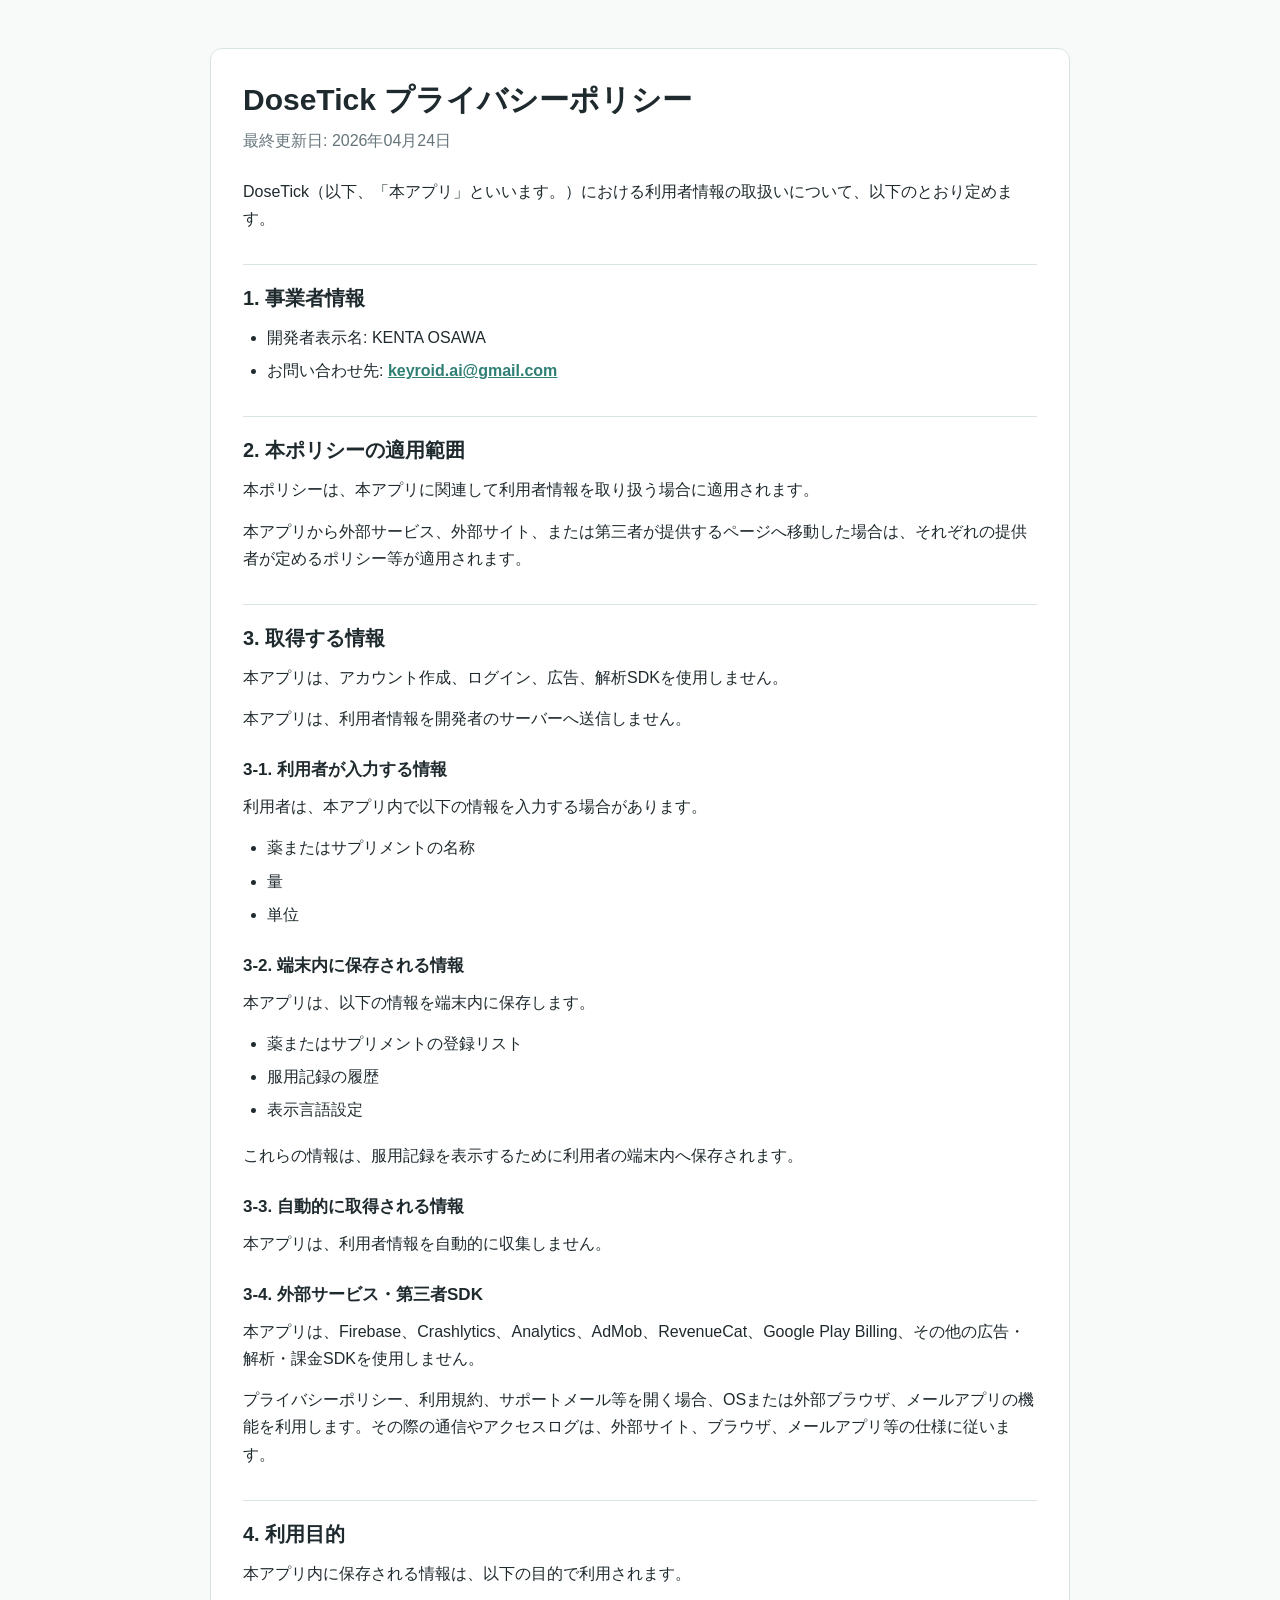
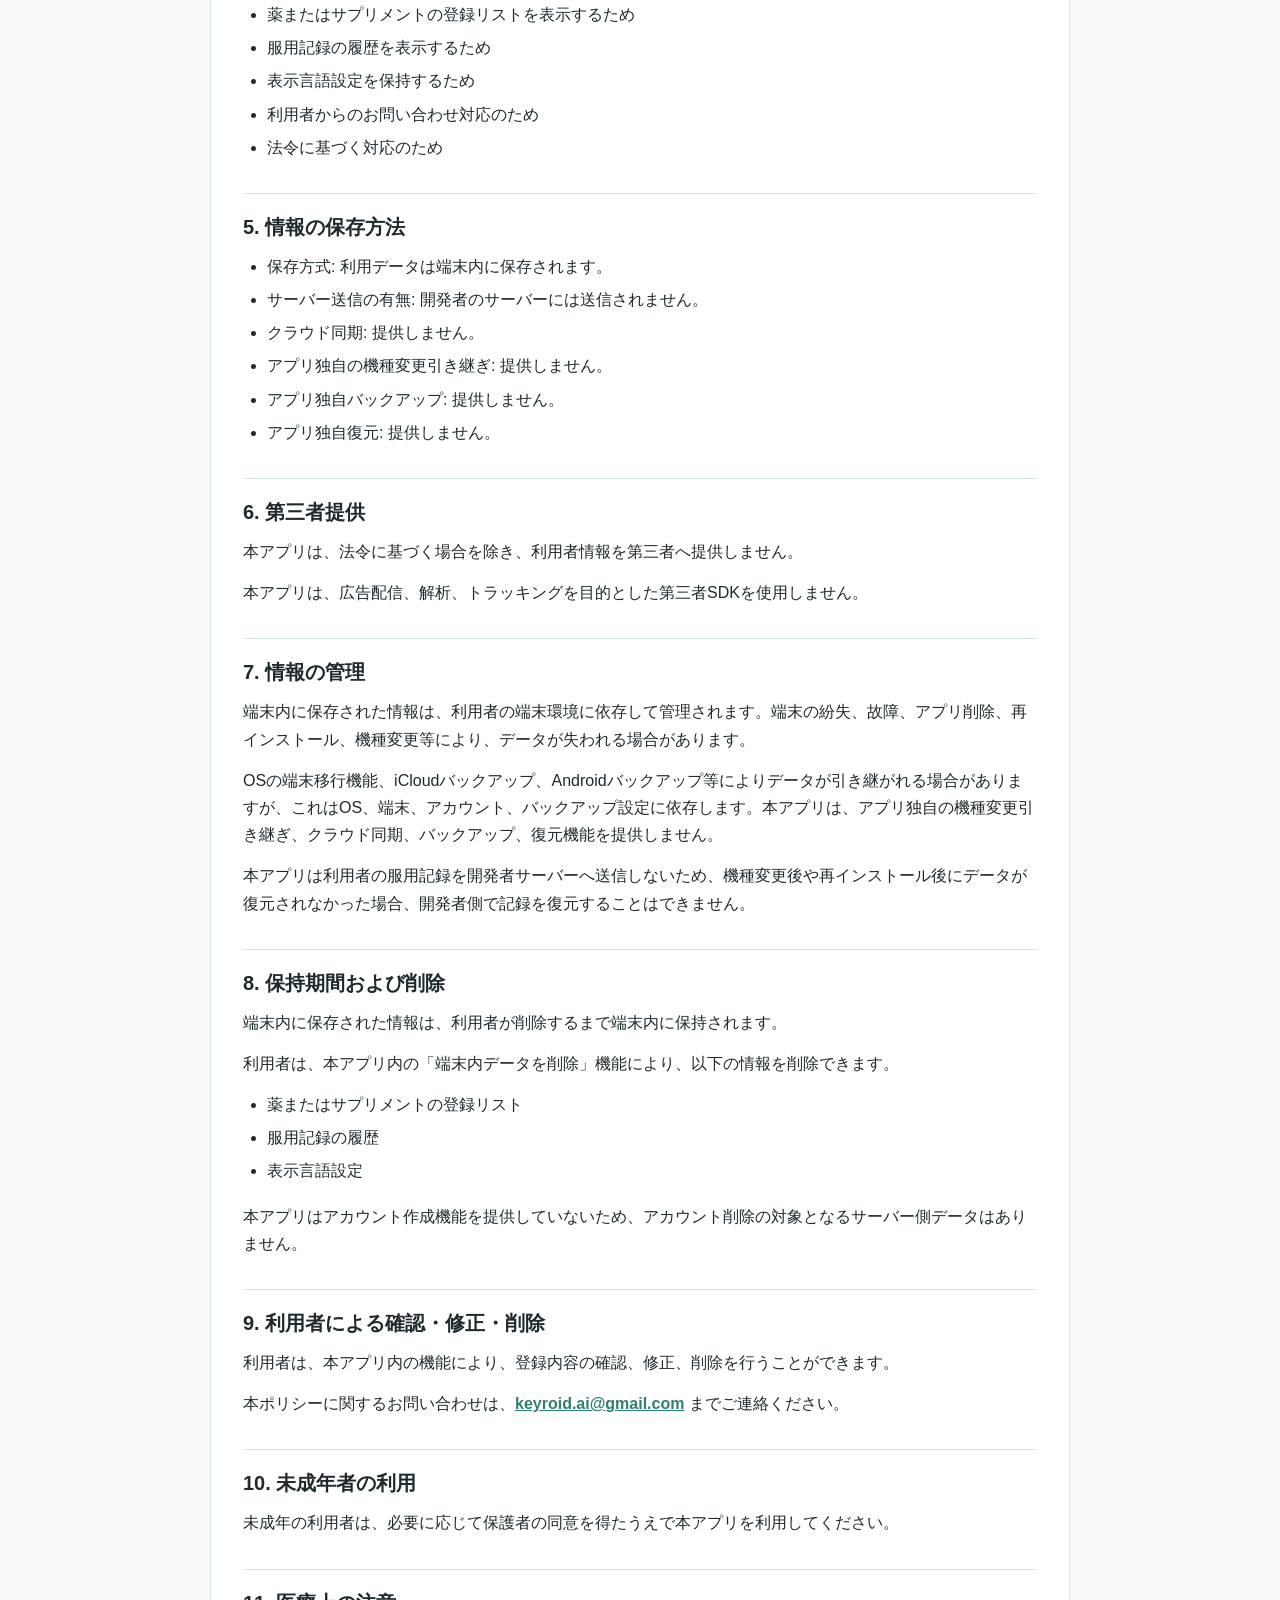
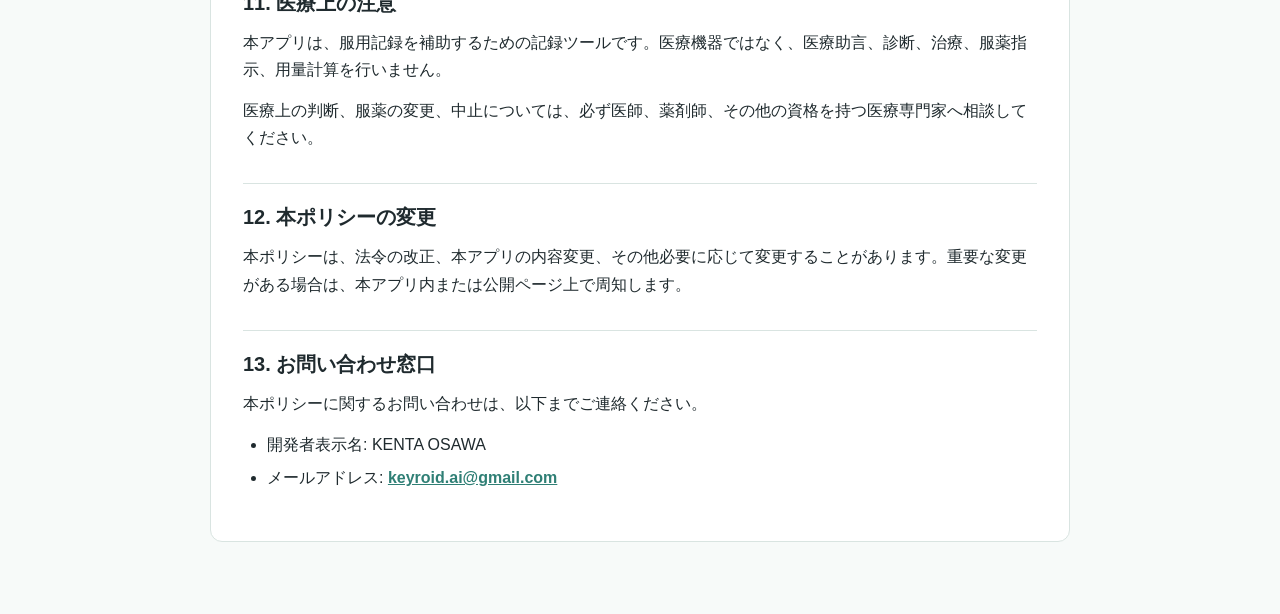
==== privacy.html @ 38fa810a "Add privacy.html" ====
<!doctype html>
<html lang="ja">
<head>
  <meta charset="utf-8">
  <meta name="viewport" content="width=device-width, initial-scale=1">
  <title>DoseTick プライバシーポリシー</title>
  <style>
    :root {
      color-scheme: light;
      --bg: #f7faf9;
      --paper: #ffffff;
      --text: #1f2a2e;
      --muted: #66757b;
      --line: #d9e4e1;
      --accent: #2f7f75;
    }
    body {
      margin: 0;
      background: var(--bg);
      color: var(--text);
      font-family: -apple-system, BlinkMacSystemFont, "Segoe UI", sans-serif;
      line-height: 1.7;
    }
    main {
      max-width: 860px;
      margin: 0 auto;
      padding: 48px 20px 72px;
    }
    article {
      background: var(--paper);
      border: 1px solid var(--line);
      border-radius: 12px;
      padding: 32px;
    }
    h1 {
      margin: 0 0 8px;
      font-size: 30px;
      line-height: 1.25;
    }
    h2 {
      margin: 32px 0 12px;
      padding-top: 20px;
      border-top: 1px solid var(--line);
      font-size: 20px;
      line-height: 1.35;
    }
    h3 {
      margin: 24px 0 8px;
      font-size: 17px;
    }
    p {
      margin: 0 0 14px;
    }
    ul {
      margin: 0 0 18px;
      padding-left: 24px;
    }
    li {
      margin: 6px 0;
    }
    a {
      color: var(--accent);
      font-weight: 700;
    }
    .updated {
      color: var(--muted);
      margin-bottom: 24px;
    }
  </style>
</head>
<body>
  <main>
    <article>
      <h1>DoseTick プライバシーポリシー</h1>
      <p class="updated">最終更新日: 2026年04月24日</p>

      <p>DoseTick（以下、「本アプリ」といいます。）における利用者情報の取扱いについて、以下のとおり定めます。</p>

      <h2>1. 事業者情報</h2>
      <ul>
        <li>開発者表示名: KENTA OSAWA</li>
        <li>お問い合わせ先: <a href="mailto:keyroid.ai@gmail.com">keyroid.ai@gmail.com</a></li>
      </ul>

      <h2>2. 本ポリシーの適用範囲</h2>
      <p>本ポリシーは、本アプリに関連して利用者情報を取り扱う場合に適用されます。</p>
      <p>本アプリから外部サービス、外部サイト、または第三者が提供するページへ移動した場合は、それぞれの提供者が定めるポリシー等が適用されます。</p>

      <h2>3. 取得する情報</h2>
      <p>本アプリは、アカウント作成、ログイン、広告、解析SDKを使用しません。</p>
      <p>本アプリは、利用者情報を開発者のサーバーへ送信しません。</p>

      <h3>3-1. 利用者が入力する情報</h3>
      <p>利用者は、本アプリ内で以下の情報を入力する場合があります。</p>
      <ul>
        <li>薬またはサプリメントの名称</li>
        <li>量</li>
        <li>単位</li>
      </ul>

      <h3>3-2. 端末内に保存される情報</h3>
      <p>本アプリは、以下の情報を端末内に保存します。</p>
      <ul>
        <li>薬またはサプリメントの登録リスト</li>
        <li>服用記録の履歴</li>
        <li>表示言語設定</li>
      </ul>
      <p>これらの情報は、服用記録を表示するために利用者の端末内へ保存されます。</p>

      <h3>3-3. 自動的に取得される情報</h3>
      <p>本アプリは、利用者情報を自動的に収集しません。</p>

      <h3>3-4. 外部サービス・第三者SDK</h3>
      <p>本アプリは、Firebase、Crashlytics、Analytics、AdMob、RevenueCat、Google Play Billing、その他の広告・解析・課金SDKを使用しません。</p>
      <p>プライバシーポリシー、利用規約、サポートメール等を開く場合、OSまたは外部ブラウザ、メールアプリの機能を利用します。その際の通信やアクセスログは、外部サイト、ブラウザ、メールアプリ等の仕様に従います。</p>

      <h2>4. 利用目的</h2>
      <p>本アプリ内に保存される情報は、以下の目的で利用されます。</p>
      <ul>
        <li>薬またはサプリメントの登録リストを表示するため</li>
        <li>服用記録の履歴を表示するため</li>
        <li>表示言語設定を保持するため</li>
        <li>利用者からのお問い合わせ対応のため</li>
        <li>法令に基づく対応のため</li>
      </ul>

      <h2>5. 情報の保存方法</h2>
      <ul>
        <li>保存方式: 利用データは端末内に保存されます。</li>
        <li>サーバー送信の有無: 開発者のサーバーには送信されません。</li>
        <li>クラウド同期: 提供しません。</li>
        <li>アプリ独自の機種変更引き継ぎ: 提供しません。</li>
        <li>アプリ独自バックアップ: 提供しません。</li>
        <li>アプリ独自復元: 提供しません。</li>
      </ul>

      <h2>6. 第三者提供</h2>
      <p>本アプリは、法令に基づく場合を除き、利用者情報を第三者へ提供しません。</p>
      <p>本アプリは、広告配信、解析、トラッキングを目的とした第三者SDKを使用しません。</p>

      <h2>7. 情報の管理</h2>
      <p>端末内に保存された情報は、利用者の端末環境に依存して管理されます。端末の紛失、故障、アプリ削除、再インストール、機種変更等により、データが失われる場合があります。</p>
      <p>OSの端末移行機能、iCloudバックアップ、Androidバックアップ等によりデータが引き継がれる場合がありますが、これはOS、端末、アカウント、バックアップ設定に依存します。本アプリは、アプリ独自の機種変更引き継ぎ、クラウド同期、バックアップ、復元機能を提供しません。</p>
      <p>本アプリは利用者の服用記録を開発者サーバーへ送信しないため、機種変更後や再インストール後にデータが復元されなかった場合、開発者側で記録を復元することはできません。</p>

      <h2>8. 保持期間および削除</h2>
      <p>端末内に保存された情報は、利用者が削除するまで端末内に保持されます。</p>
      <p>利用者は、本アプリ内の「端末内データを削除」機能により、以下の情報を削除できます。</p>
      <ul>
        <li>薬またはサプリメントの登録リスト</li>
        <li>服用記録の履歴</li>
        <li>表示言語設定</li>
      </ul>
      <p>本アプリはアカウント作成機能を提供していないため、アカウント削除の対象となるサーバー側データはありません。</p>

      <h2>9. 利用者による確認・修正・削除</h2>
      <p>利用者は、本アプリ内の機能により、登録内容の確認、修正、削除を行うことができます。</p>
      <p>本ポリシーに関するお問い合わせは、<a href="mailto:keyroid.ai@gmail.com">keyroid.ai@gmail.com</a> までご連絡ください。</p>

      <h2>10. 未成年者の利用</h2>
      <p>未成年の利用者は、必要に応じて保護者の同意を得たうえで本アプリを利用してください。</p>

      <h2>11. 医療上の注意</h2>
      <p>本アプリは、服用記録を補助するための記録ツールです。医療機器ではなく、医療助言、診断、治療、服薬指示、用量計算を行いません。</p>
      <p>医療上の判断、服薬の変更、中止については、必ず医師、薬剤師、その他の資格を持つ医療専門家へ相談してください。</p>

      <h2>12. 本ポリシーの変更</h2>
      <p>本ポリシーは、法令の改正、本アプリの内容変更、その他必要に応じて変更することがあります。重要な変更がある場合は、本アプリ内または公開ページ上で周知します。</p>

      <h2>13. お問い合わせ窓口</h2>
      <p>本ポリシーに関するお問い合わせは、以下までご連絡ください。</p>
      <ul>
        <li>開発者表示名: KENTA OSAWA</li>
        <li>メールアドレス: <a href="mailto:keyroid.ai@gmail.com">keyroid.ai@gmail.com</a></li>
      </ul>
    </article>
  </main>
</body>
</html>
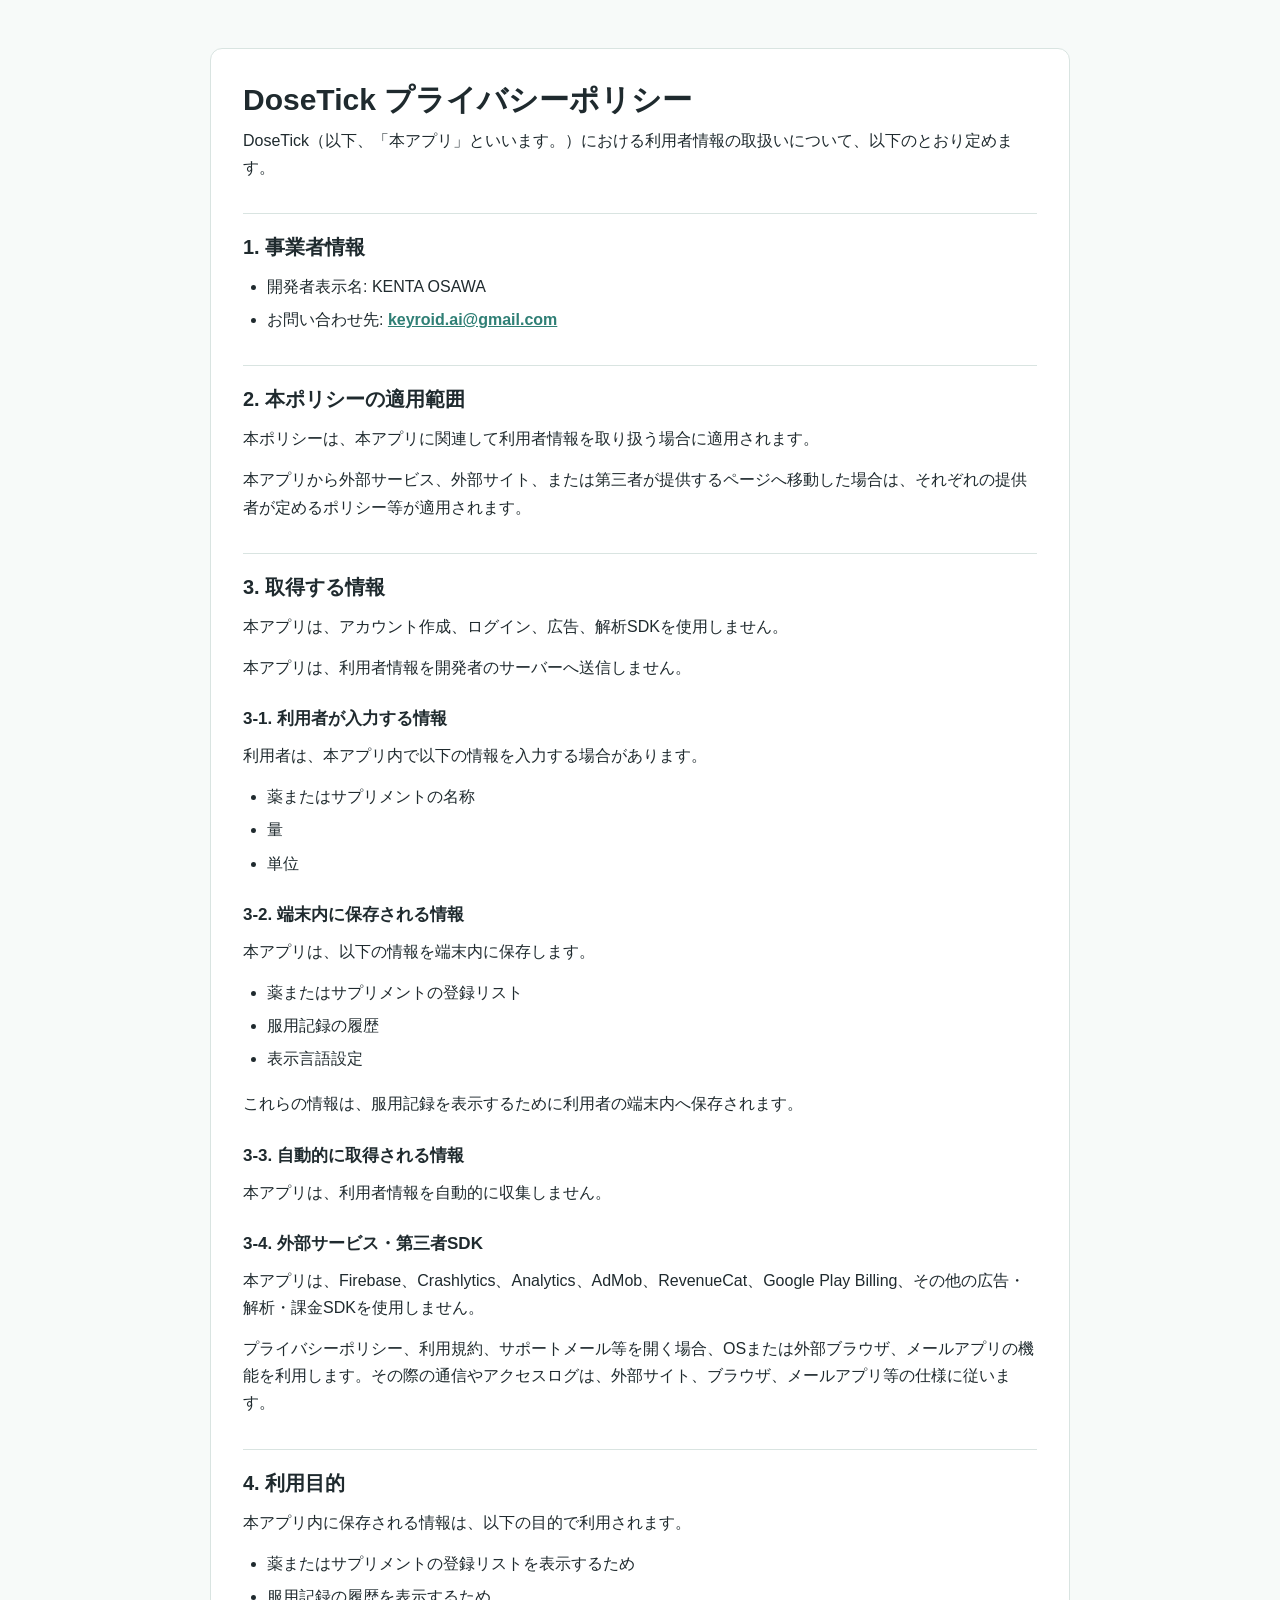
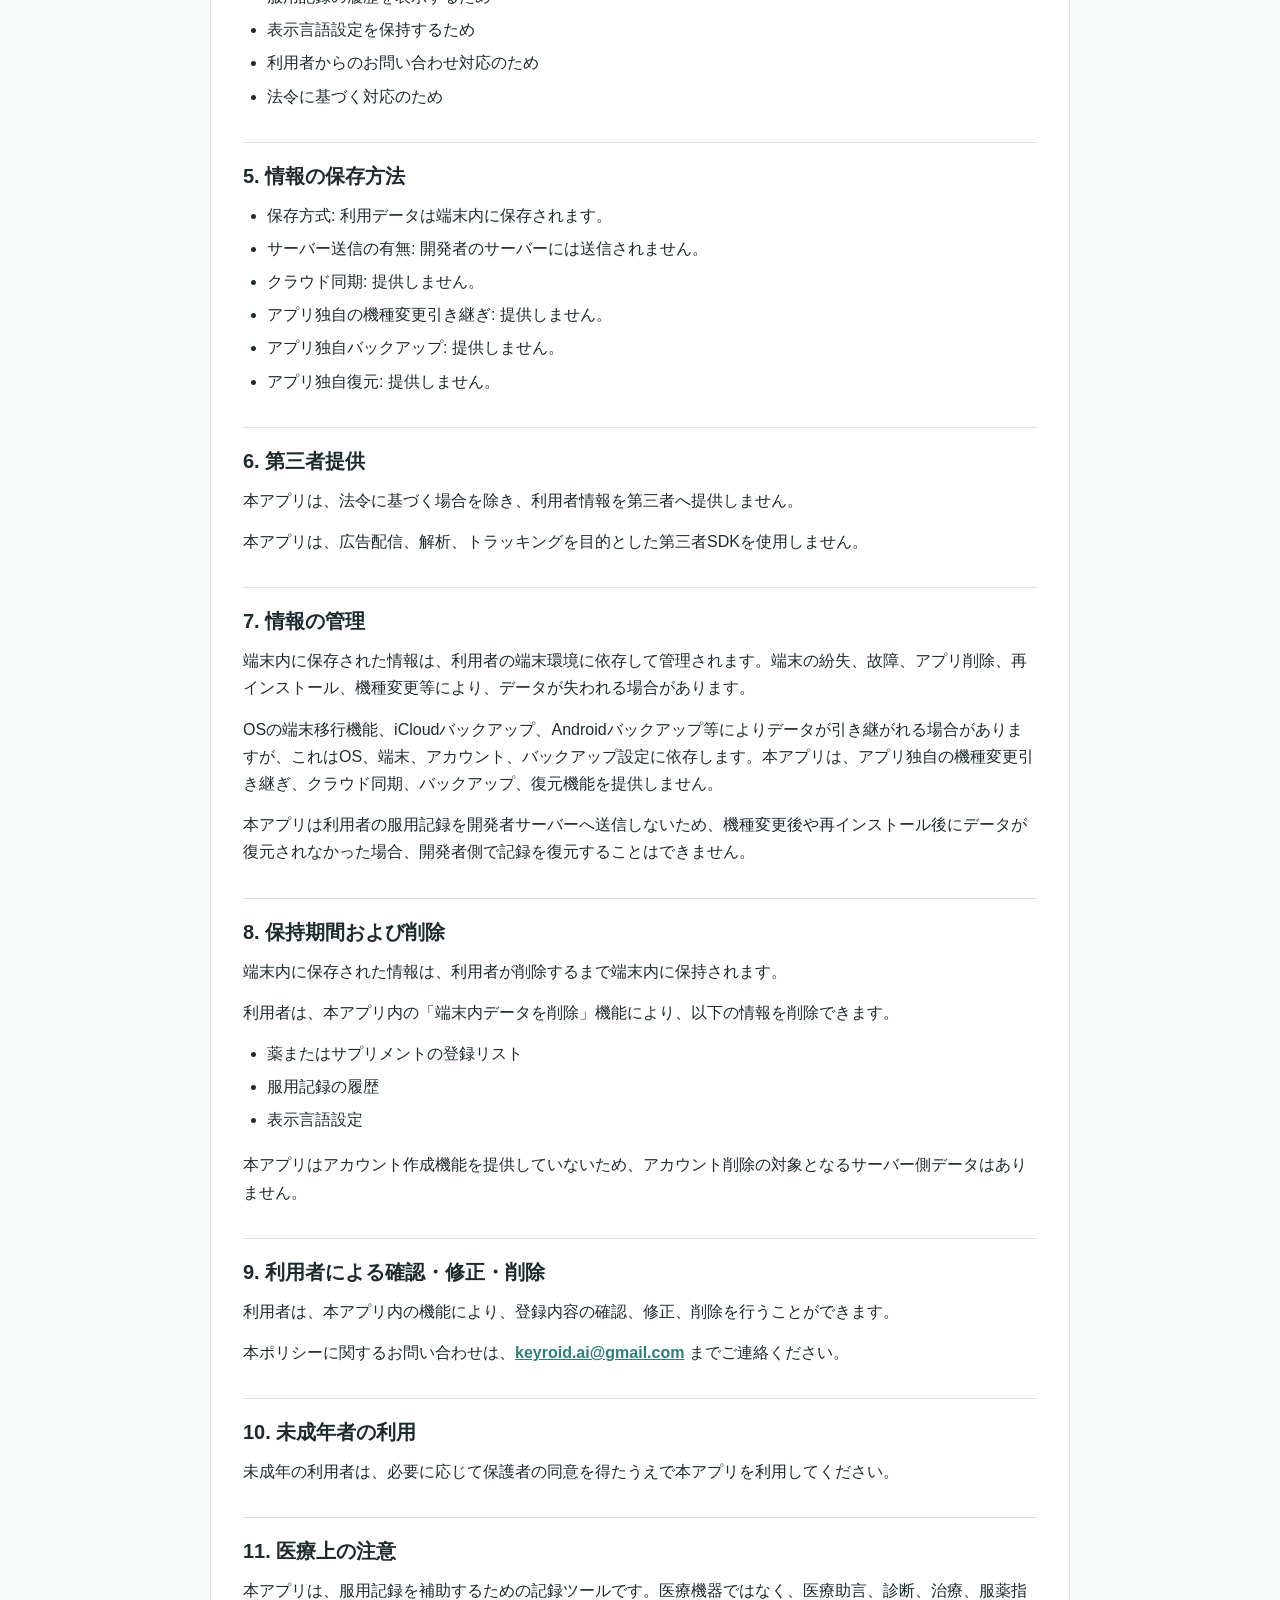
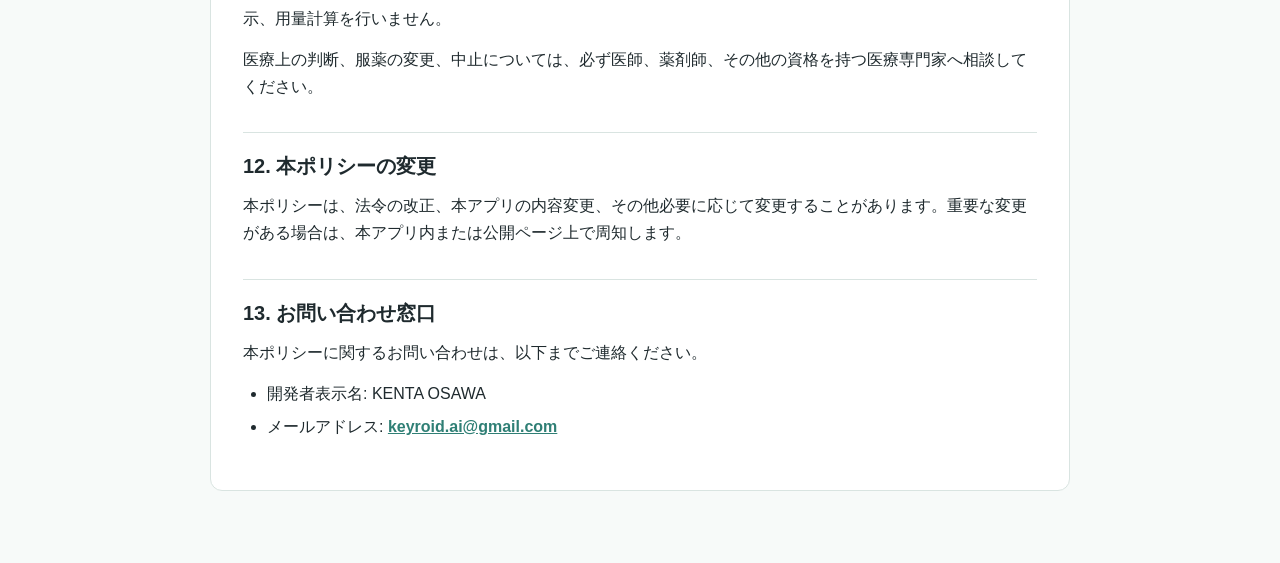
==== commit 7fefb035: "Remove last updated date from privacy page" ====
--- a/privacy.html
+++ b/privacy.html
@@ -72,8 +72,6 @@
   <main>
     <article>
       <h1>DoseTick プライバシーポリシー</h1>
-      <p class="updated">最終更新日: 2026年04月24日</p>
-
       <p>DoseTick（以下、「本アプリ」といいます。）における利用者情報の取扱いについて、以下のとおり定めます。</p>
 
       <h2>1. 事業者情報</h2>
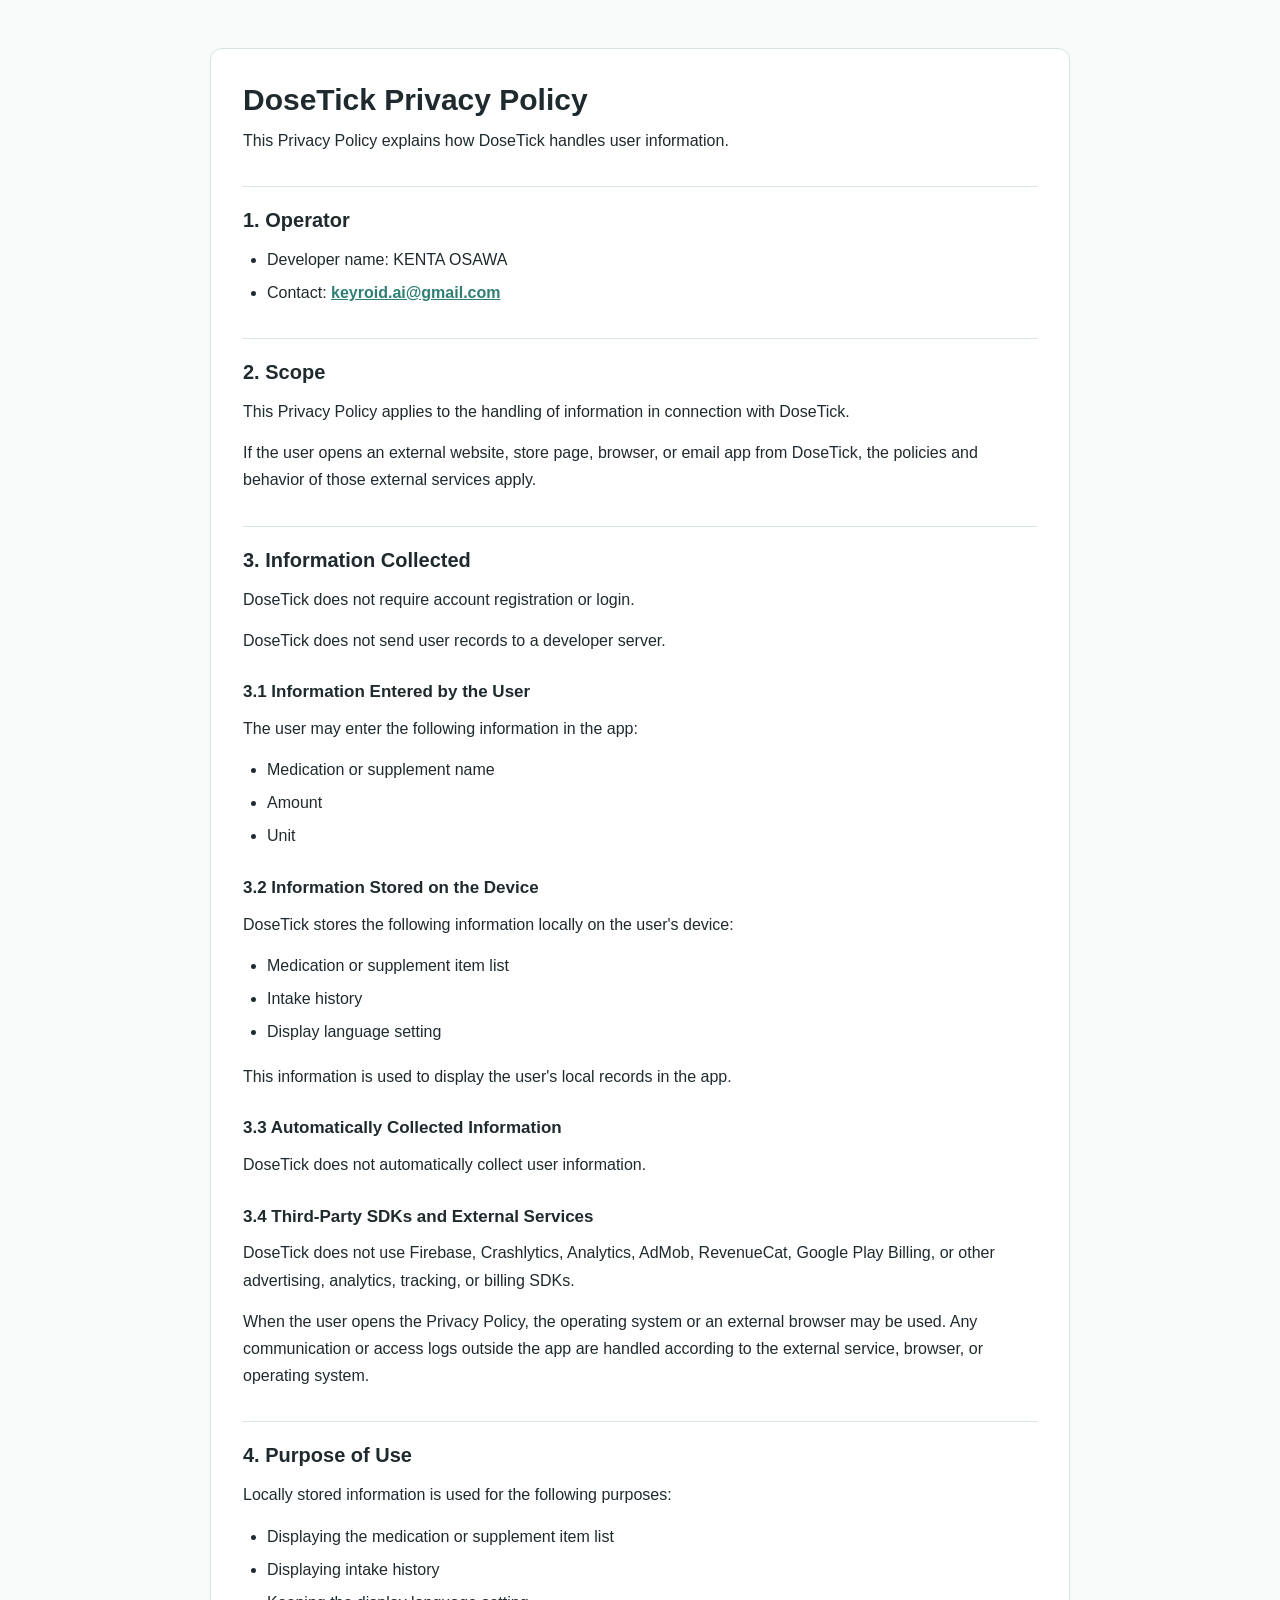
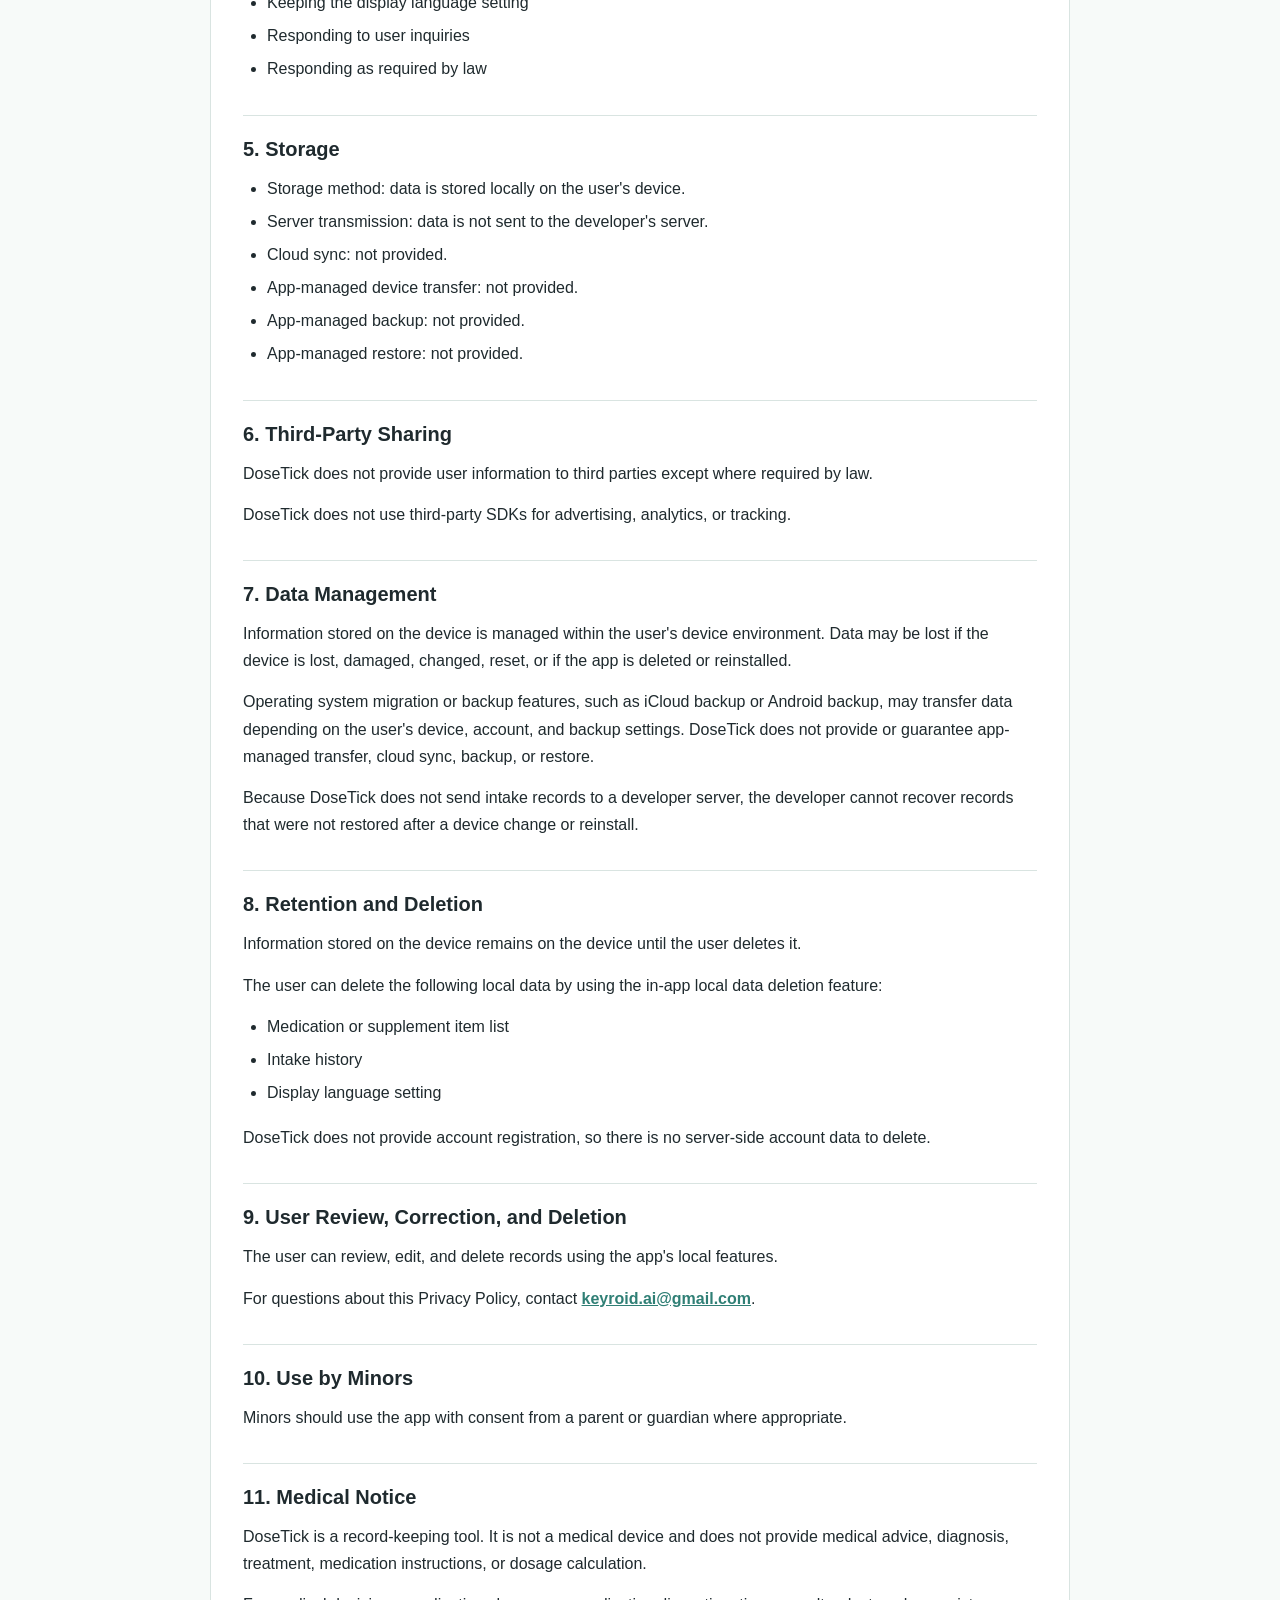
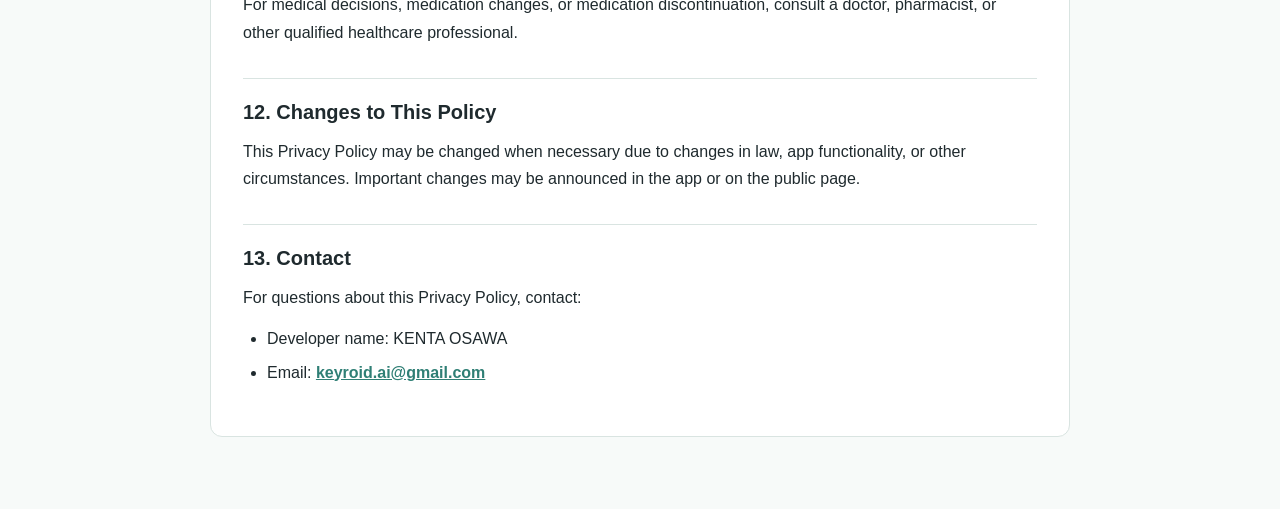
==== commit 13b73322: "Translate privacy page to English" ====
--- a/privacy.html
+++ b/privacy.html
@@ -1,175 +1,113 @@
 <!doctype html>
-<html lang="ja">
+<html lang="en">
 <head>
   <meta charset="utf-8">
   <meta name="viewport" content="width=device-width, initial-scale=1">
-  <title>DoseTick プライバシーポリシー</title>
-  <style>
-    :root {
-      color-scheme: light;
-      --bg: #f7faf9;
-      --paper: #ffffff;
-      --text: #1f2a2e;
-      --muted: #66757b;
-      --line: #d9e4e1;
-      --accent: #2f7f75;
-    }
-    body {
-      margin: 0;
-      background: var(--bg);
-      color: var(--text);
-      font-family: -apple-system, BlinkMacSystemFont, "Segoe UI", sans-serif;
-      line-height: 1.7;
-    }
-    main {
-      max-width: 860px;
-      margin: 0 auto;
-      padding: 48px 20px 72px;
-    }
-    article {
-      background: var(--paper);
-      border: 1px solid var(--line);
-      border-radius: 12px;
-      padding: 32px;
-    }
-    h1 {
-      margin: 0 0 8px;
-      font-size: 30px;
-      line-height: 1.25;
-    }
-    h2 {
-      margin: 32px 0 12px;
-      padding-top: 20px;
-      border-top: 1px solid var(--line);
-      font-size: 20px;
-      line-height: 1.35;
-    }
-    h3 {
-      margin: 24px 0 8px;
-      font-size: 17px;
-    }
-    p {
-      margin: 0 0 14px;
-    }
-    ul {
-      margin: 0 0 18px;
-      padding-left: 24px;
-    }
-    li {
-      margin: 6px 0;
-    }
-    a {
-      color: var(--accent);
-      font-weight: 700;
-    }
-    .updated {
-      color: var(--muted);
-      margin-bottom: 24px;
-    }
-  </style>
+  <title>DoseTick Privacy Policy</title>
+  <link rel="stylesheet" href="styles.css">
 </head>
 <body>
   <main>
-    <article>
-      <h1>DoseTick プライバシーポリシー</h1>
-      <p>DoseTick（以下、「本アプリ」といいます。）における利用者情報の取扱いについて、以下のとおり定めます。</p>
+    <article class="paper">
+      <h1>DoseTick Privacy Policy</h1>
+      <p>This Privacy Policy explains how DoseTick handles user information.</p>
 
-      <h2>1. 事業者情報</h2>
+      <h2>1. Operator</h2>
       <ul>
-        <li>開発者表示名: KENTA OSAWA</li>
-        <li>お問い合わせ先: <a href="mailto:keyroid.ai@gmail.com">keyroid.ai@gmail.com</a></li>
+        <li>Developer name: KENTA OSAWA</li>
+        <li>Contact: <a href="mailto:keyroid.ai@gmail.com">keyroid.ai@gmail.com</a></li>
       </ul>
 
-      <h2>2. 本ポリシーの適用範囲</h2>
-      <p>本ポリシーは、本アプリに関連して利用者情報を取り扱う場合に適用されます。</p>
-      <p>本アプリから外部サービス、外部サイト、または第三者が提供するページへ移動した場合は、それぞれの提供者が定めるポリシー等が適用されます。</p>
+      <h2>2. Scope</h2>
+      <p>This Privacy Policy applies to the handling of information in connection with DoseTick.</p>
+      <p>If the user opens an external website, store page, browser, or email app from DoseTick, the policies and behavior of those external services apply.</p>
 
-      <h2>3. 取得する情報</h2>
-      <p>本アプリは、アカウント作成、ログイン、広告、解析SDKを使用しません。</p>
-      <p>本アプリは、利用者情報を開発者のサーバーへ送信しません。</p>
+      <h2>3. Information Collected</h2>
+      <p>DoseTick does not require account registration or login.</p>
+      <p>DoseTick does not send user records to a developer server.</p>
 
-      <h3>3-1. 利用者が入力する情報</h3>
-      <p>利用者は、本アプリ内で以下の情報を入力する場合があります。</p>
+      <h3>3.1 Information Entered by the User</h3>
+      <p>The user may enter the following information in the app:</p>
       <ul>
-        <li>薬またはサプリメントの名称</li>
-        <li>量</li>
-        <li>単位</li>
+        <li>Medication or supplement name</li>
+        <li>Amount</li>
+        <li>Unit</li>
       </ul>
 
-      <h3>3-2. 端末内に保存される情報</h3>
-      <p>本アプリは、以下の情報を端末内に保存します。</p>
+      <h3>3.2 Information Stored on the Device</h3>
+      <p>DoseTick stores the following information locally on the user's device:</p>
       <ul>
-        <li>薬またはサプリメントの登録リスト</li>
-        <li>服用記録の履歴</li>
-        <li>表示言語設定</li>
+        <li>Medication or supplement item list</li>
+        <li>Intake history</li>
+        <li>Display language setting</li>
       </ul>
-      <p>これらの情報は、服用記録を表示するために利用者の端末内へ保存されます。</p>
+      <p>This information is used to display the user's local records in the app.</p>
 
-      <h3>3-3. 自動的に取得される情報</h3>
-      <p>本アプリは、利用者情報を自動的に収集しません。</p>
+      <h3>3.3 Automatically Collected Information</h3>
+      <p>DoseTick does not automatically collect user information.</p>
 
-      <h3>3-4. 外部サービス・第三者SDK</h3>
-      <p>本アプリは、Firebase、Crashlytics、Analytics、AdMob、RevenueCat、Google Play Billing、その他の広告・解析・課金SDKを使用しません。</p>
-      <p>プライバシーポリシー、利用規約、サポートメール等を開く場合、OSまたは外部ブラウザ、メールアプリの機能を利用します。その際の通信やアクセスログは、外部サイト、ブラウザ、メールアプリ等の仕様に従います。</p>
+      <h3>3.4 Third-Party SDKs and External Services</h3>
+      <p>DoseTick does not use Firebase, Crashlytics, Analytics, AdMob, RevenueCat, Google Play Billing, or other advertising, analytics, tracking, or billing SDKs.</p>
+      <p>When the user opens the Privacy Policy, the operating system or an external browser may be used. Any communication or access logs outside the app are handled according to the external service, browser, or operating system.</p>
 
-      <h2>4. 利用目的</h2>
-      <p>本アプリ内に保存される情報は、以下の目的で利用されます。</p>
+      <h2>4. Purpose of Use</h2>
+      <p>Locally stored information is used for the following purposes:</p>
       <ul>
-        <li>薬またはサプリメントの登録リストを表示するため</li>
-        <li>服用記録の履歴を表示するため</li>
-        <li>表示言語設定を保持するため</li>
-        <li>利用者からのお問い合わせ対応のため</li>
-        <li>法令に基づく対応のため</li>
+        <li>Displaying the medication or supplement item list</li>
+        <li>Displaying intake history</li>
+        <li>Keeping the display language setting</li>
+        <li>Responding to user inquiries</li>
+        <li>Responding as required by law</li>
       </ul>
 
-      <h2>5. 情報の保存方法</h2>
+      <h2>5. Storage</h2>
       <ul>
-        <li>保存方式: 利用データは端末内に保存されます。</li>
-        <li>サーバー送信の有無: 開発者のサーバーには送信されません。</li>
-        <li>クラウド同期: 提供しません。</li>
-        <li>アプリ独自の機種変更引き継ぎ: 提供しません。</li>
-        <li>アプリ独自バックアップ: 提供しません。</li>
-        <li>アプリ独自復元: 提供しません。</li>
+        <li>Storage method: data is stored locally on the user's device.</li>
+        <li>Server transmission: data is not sent to the developer's server.</li>
+        <li>Cloud sync: not provided.</li>
+        <li>App-managed device transfer: not provided.</li>
+        <li>App-managed backup: not provided.</li>
+        <li>App-managed restore: not provided.</li>
       </ul>
 
-      <h2>6. 第三者提供</h2>
-      <p>本アプリは、法令に基づく場合を除き、利用者情報を第三者へ提供しません。</p>
-      <p>本アプリは、広告配信、解析、トラッキングを目的とした第三者SDKを使用しません。</p>
+      <h2>6. Third-Party Sharing</h2>
+      <p>DoseTick does not provide user information to third parties except where required by law.</p>
+      <p>DoseTick does not use third-party SDKs for advertising, analytics, or tracking.</p>
 
-      <h2>7. 情報の管理</h2>
-      <p>端末内に保存された情報は、利用者の端末環境に依存して管理されます。端末の紛失、故障、アプリ削除、再インストール、機種変更等により、データが失われる場合があります。</p>
-      <p>OSの端末移行機能、iCloudバックアップ、Androidバックアップ等によりデータが引き継がれる場合がありますが、これはOS、端末、アカウント、バックアップ設定に依存します。本アプリは、アプリ独自の機種変更引き継ぎ、クラウド同期、バックアップ、復元機能を提供しません。</p>
-      <p>本アプリは利用者の服用記録を開発者サーバーへ送信しないため、機種変更後や再インストール後にデータが復元されなかった場合、開発者側で記録を復元することはできません。</p>
+      <h2>7. Data Management</h2>
+      <p>Information stored on the device is managed within the user's device environment. Data may be lost if the device is lost, damaged, changed, reset, or if the app is deleted or reinstalled.</p>
+      <p>Operating system migration or backup features, such as iCloud backup or Android backup, may transfer data depending on the user's device, account, and backup settings. DoseTick does not provide or guarantee app-managed transfer, cloud sync, backup, or restore.</p>
+      <p>Because DoseTick does not send intake records to a developer server, the developer cannot recover records that were not restored after a device change or reinstall.</p>
 
-      <h2>8. 保持期間および削除</h2>
-      <p>端末内に保存された情報は、利用者が削除するまで端末内に保持されます。</p>
-      <p>利用者は、本アプリ内の「端末内データを削除」機能により、以下の情報を削除できます。</p>
+      <h2>8. Retention and Deletion</h2>
+      <p>Information stored on the device remains on the device until the user deletes it.</p>
+      <p>The user can delete the following local data by using the in-app local data deletion feature:</p>
       <ul>
-        <li>薬またはサプリメントの登録リスト</li>
-        <li>服用記録の履歴</li>
-        <li>表示言語設定</li>
+        <li>Medication or supplement item list</li>
+        <li>Intake history</li>
+        <li>Display language setting</li>
       </ul>
-      <p>本アプリはアカウント作成機能を提供していないため、アカウント削除の対象となるサーバー側データはありません。</p>
+      <p>DoseTick does not provide account registration, so there is no server-side account data to delete.</p>
 
-      <h2>9. 利用者による確認・修正・削除</h2>
-      <p>利用者は、本アプリ内の機能により、登録内容の確認、修正、削除を行うことができます。</p>
-      <p>本ポリシーに関するお問い合わせは、<a href="mailto:keyroid.ai@gmail.com">keyroid.ai@gmail.com</a> までご連絡ください。</p>
+      <h2>9. User Review, Correction, and Deletion</h2>
+      <p>The user can review, edit, and delete records using the app's local features.</p>
+      <p>For questions about this Privacy Policy, contact <a href="mailto:keyroid.ai@gmail.com">keyroid.ai@gmail.com</a>.</p>
 
-      <h2>10. 未成年者の利用</h2>
-      <p>未成年の利用者は、必要に応じて保護者の同意を得たうえで本アプリを利用してください。</p>
+      <h2>10. Use by Minors</h2>
+      <p>Minors should use the app with consent from a parent or guardian where appropriate.</p>
 
-      <h2>11. 医療上の注意</h2>
-      <p>本アプリは、服用記録を補助するための記録ツールです。医療機器ではなく、医療助言、診断、治療、服薬指示、用量計算を行いません。</p>
-      <p>医療上の判断、服薬の変更、中止については、必ず医師、薬剤師、その他の資格を持つ医療専門家へ相談してください。</p>
+      <h2>11. Medical Notice</h2>
+      <p>DoseTick is a record-keeping tool. It is not a medical device and does not provide medical advice, diagnosis, treatment, medication instructions, or dosage calculation.</p>
+      <p>For medical decisions, medication changes, or medication discontinuation, consult a doctor, pharmacist, or other qualified healthcare professional.</p>
 
-      <h2>12. 本ポリシーの変更</h2>
-      <p>本ポリシーは、法令の改正、本アプリの内容変更、その他必要に応じて変更することがあります。重要な変更がある場合は、本アプリ内または公開ページ上で周知します。</p>
+      <h2>12. Changes to This Policy</h2>
+      <p>This Privacy Policy may be changed when necessary due to changes in law, app functionality, or other circumstances. Important changes may be announced in the app or on the public page.</p>
 
-      <h2>13. お問い合わせ窓口</h2>
-      <p>本ポリシーに関するお問い合わせは、以下までご連絡ください。</p>
+      <h2>13. Contact</h2>
+      <p>For questions about this Privacy Policy, contact:</p>
       <ul>
-        <li>開発者表示名: KENTA OSAWA</li>
-        <li>メールアドレス: <a href="mailto:keyroid.ai@gmail.com">keyroid.ai@gmail.com</a></li>
+        <li>Developer name: KENTA OSAWA</li>
+        <li>Email: <a href="mailto:keyroid.ai@gmail.com">keyroid.ai@gmail.com</a></li>
       </ul>
     </article>
   </main>
--- a/styles.css
+++ b/styles.css
@@ -0,0 +1,90 @@
+:root {
+  color-scheme: light;
+  --bg: #f7faf9;
+  --paper: #ffffff;
+  --text: #1f2a2e;
+  --muted: #66757b;
+  --line: #d9e4e1;
+  --accent: #2f7f75;
+}
+
+body {
+  margin: 0;
+  background: var(--bg);
+  color: var(--text);
+  font-family: -apple-system, BlinkMacSystemFont, "Segoe UI", sans-serif;
+  line-height: 1.7;
+}
+
+main {
+  max-width: 860px;
+  margin: 0 auto;
+  padding: 48px 20px 72px;
+}
+
+article,
+.paper {
+  background: var(--paper);
+  border: 1px solid var(--line);
+  border-radius: 12px;
+  padding: 32px;
+}
+
+h1 {
+  margin: 0 0 8px;
+  font-size: 30px;
+  line-height: 1.25;
+}
+
+h2 {
+  margin: 32px 0 12px;
+  padding-top: 20px;
+  border-top: 1px solid var(--line);
+  font-size: 20px;
+  line-height: 1.35;
+}
+
+h3 {
+  margin: 24px 0 8px;
+  font-size: 17px;
+}
+
+p {
+  margin: 0 0 14px;
+}
+
+ul {
+  margin: 0 0 18px;
+  padding-left: 24px;
+}
+
+li {
+  margin: 6px 0;
+}
+
+a {
+  color: var(--accent);
+  font-weight: 700;
+}
+
+table {
+  width: 100%;
+  border-collapse: collapse;
+  margin: 12px 0 20px;
+}
+
+th,
+td {
+  border: 1px solid var(--line);
+  padding: 10px 12px;
+  text-align: left;
+}
+
+th {
+  background: #eef6f4;
+}
+
+.updated,
+.muted {
+  color: var(--muted);
+}
